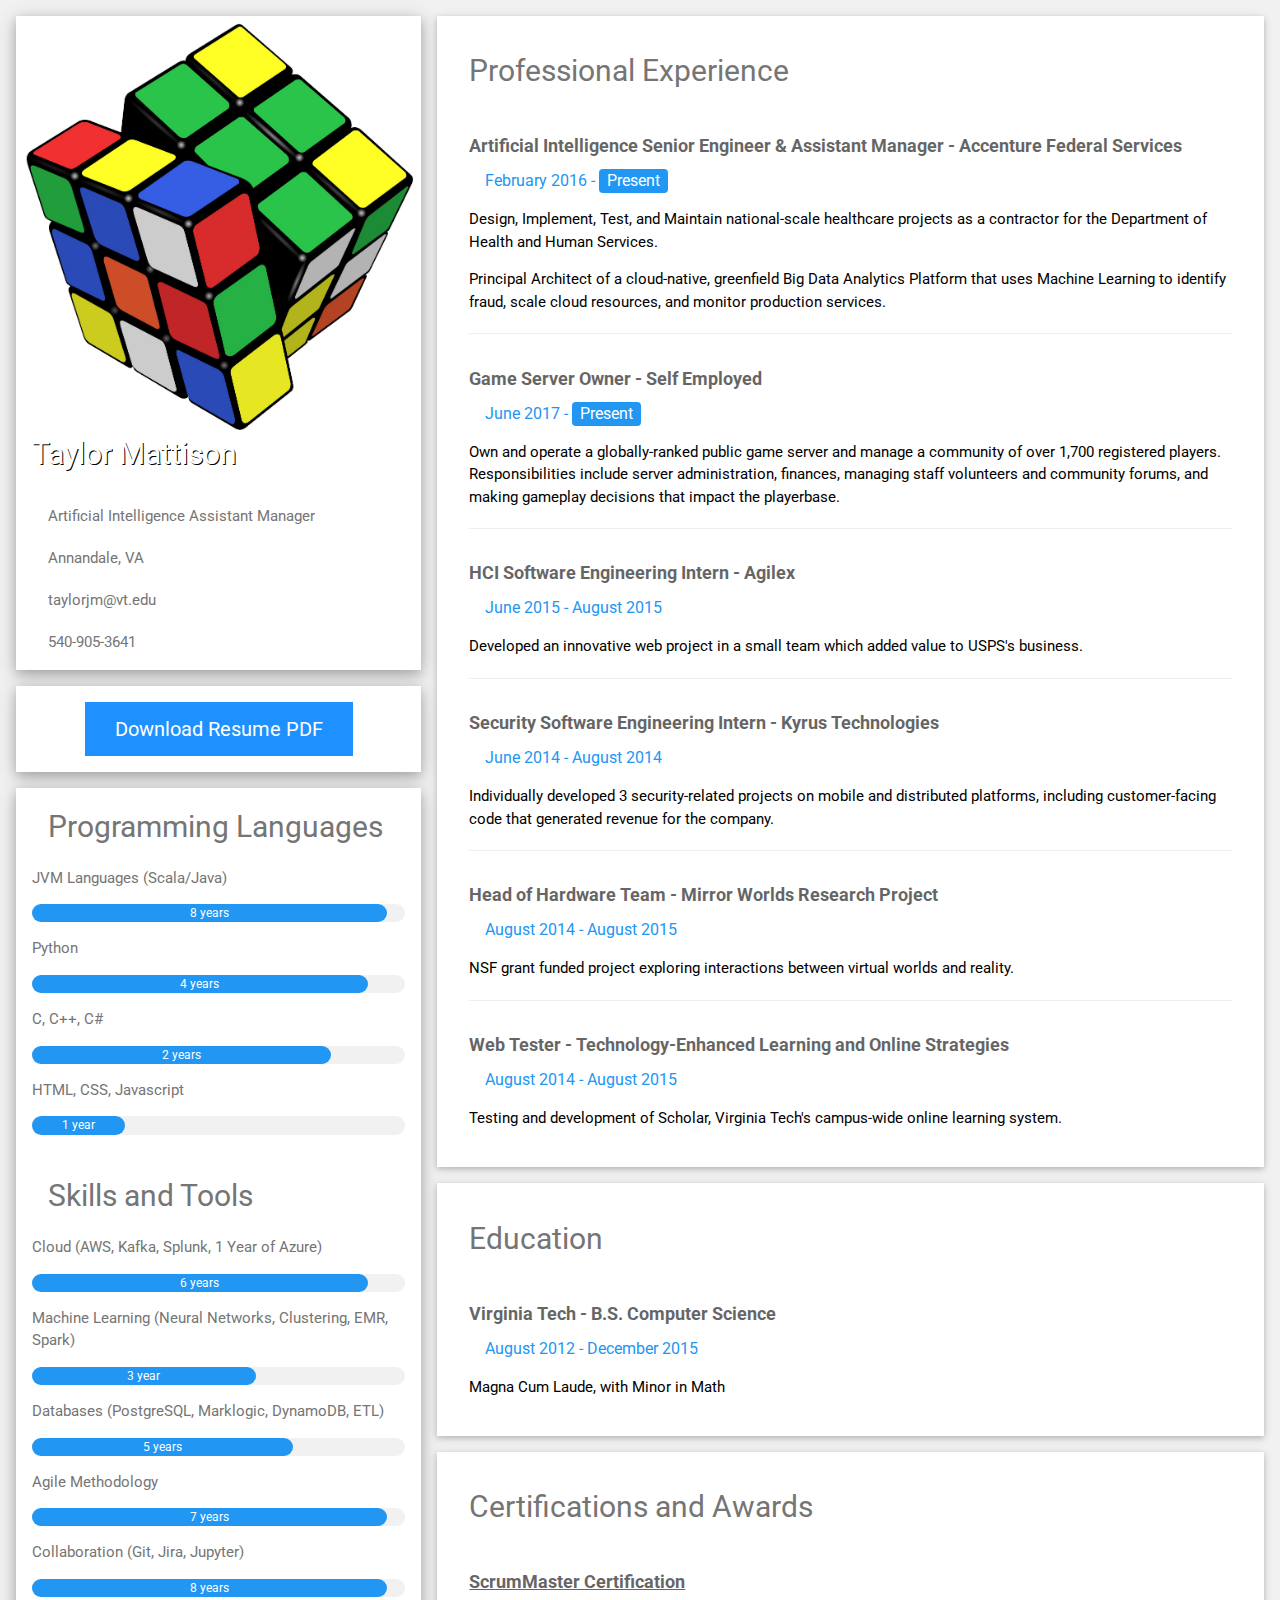
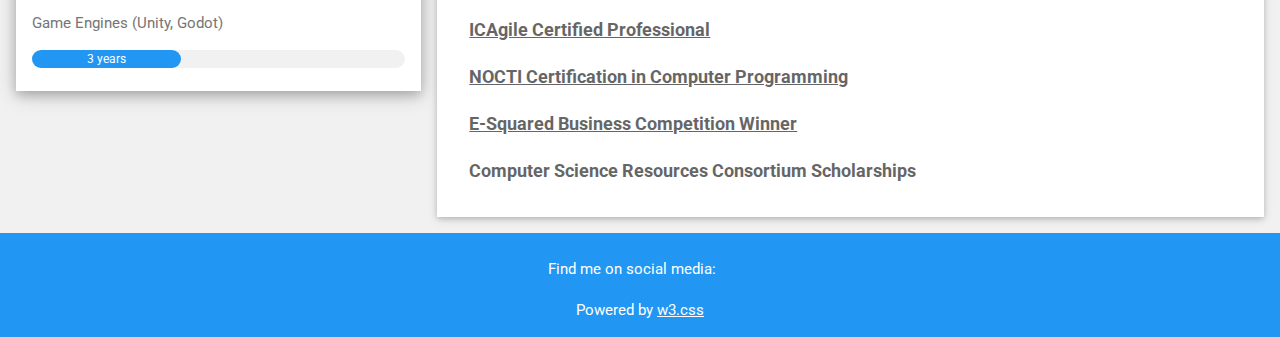
==== index.html @ b109e7fc "Update title" ====
<!DOCTYPE html>
<html>
<title>Taylor Mattison CV</title>
<meta charset="UTF-8">
<meta name="viewport" content="width=device-width, initial-scale=1">
<link rel="stylesheet" href="https://www.w3schools.com/w3css/4/w3.css">
<link rel='stylesheet' href='https://fonts.googleapis.com/css?family=Roboto'>
<link rel="stylesheet" href="https://use.fontawesome.com/releases/v5.2.0/css/all.css" integrity="sha384-hWVjflwFxL6sNzntih27bfxkr27PmbbK/iSvJ+a4+0owXq79v+lsFkW54bOGbiDQ" crossorigin="anonymous">
<style>
html,body,h1,h2,h3,h4,h5,h6 {font-family: "Roboto", sans-serif}
/* Style buttons */
.btn {
  background-color: DodgerBlue;
  border: none;
  color: white;
  padding: 12px 30px;
  cursor: pointer;
  font-size: 20px;
}

/* Darker background on mouse-over */
.btn:hover {
  background-color: RoyalBlue;
}
</style>
<body class="w3-light-grey">

<div class="w3-content w3-margin-top" style="max-width:1400px;"> <!-- Page Container -->

  <div class="w3-row-padding"> <!-- The Grid -->
  
    <div class="w3-third"> <!-- Left Column -->
    
      <div class="w3-white w3-text-grey w3-card-4 w3-margin-bottom">
        <div class="w3-display-container">
          <img src="profile.jpg" style="width:100%" alt="Avatar">
          <div class="w3-display-bottomleft w3-container w3-text-white" style="text-shadow: 1px 1px #000000;">
            <h2>Taylor Mattison</h2>
          </div>
        </div>
        <div class="w3-container">
          <p><i class="fa fa-briefcase fa-fw w3-margin-right w3-large w3-text-blue"></i>Artificial Intelligence Assistant Manager</p>
          <p><i class="fa fa-home fa-fw w3-margin-right w3-large w3-text-blue"></i>Annandale, VA</p>
          <p><i class="fa fa-envelope fa-fw w3-margin-right w3-large w3-text-blue"></i>taylorjm@vt.edu</p>
          <p><i class="fa fa-phone fa-fw w3-margin-right w3-large w3-text-blue"></i>540-905-3641</p>
          </div>
      </div>

      <div class="w3-white w3-text-grey w3-card-4 w3-margin-bottom">
          <div class="w3-container w3-center w3-padding-16">
              <a href="Resume_Taylor_Mattison.pdf" download><button class="btn"><i class="fa fa-download"></i> Download Resume PDF</button></a>
          </div>
      </div>
      
      <div class="w3-white w3-text-grey w3-card-4">
        <div class="w3-container">
          
          <h2 class="w3-text-grey"><i class="fas fa-desktop fa-fw w3-margin-right w3-xxlarge w3-text-blue"></i>Programming Languages</h2>
          <p>JVM Languages (Scala/Java)</p>
          <div class="w3-light-grey w3-round-xlarge w3-small">
            <div class="w3-container w3-center w3-round-xlarge w3-blue" style="width:95%">8 years</div>
          </div>
          <p>Python</p>
          <div class="w3-light-grey w3-round-xlarge w3-small">
            <div class="w3-container w3-center w3-round-xlarge w3-blue" style="width:90%">4 years</div>
          </div>
          <p>C, C++, C#</p>
          <div class="w3-light-grey w3-round-xlarge w3-small">
            <div class="w3-container w3-center w3-round-xlarge w3-blue" style="width:80%">2 years</div>
          </div>
          <p>HTML, CSS, Javascript</p>
          <div class="w3-light-grey w3-round-xlarge w3-small">
            <div class="w3-container w3-center w3-round-xlarge w3-blue" style="width:25%">1 year</div>
          </div>
          <br>

          <h2 class="w3-text-grey"><i class="fa fa-cubes fa-fw w3-margin-right w3-xxlarge w3-text-blue"></i>Skills and Tools</h2>
          <p>Cloud (AWS, Kafka, Splunk, 1 Year of Azure)</p>
          <div class="w3-light-grey w3-round-xlarge w3-small">
            <div class="w3-container w3-center w3-round-xlarge w3-blue" style="width:90%">6 years</div>
          </div>
          <p>Machine Learning (Neural Networks, Clustering, EMR, Spark)</p>
          <div class="w3-light-grey w3-round-xlarge w3-small">
            <div class="w3-container w3-center w3-round-xlarge w3-blue" style="width:60%">3 year</div>
          </div>
          <p>Databases (PostgreSQL, Marklogic, DynamoDB, ETL)</p>
          <div class="w3-light-grey w3-round-xlarge w3-small">
            <div class="w3-container w3-center w3-round-xlarge w3-blue" style="width:70%">5 years</div>
          </div>
          <p>Agile Methodology</p>
          <div class="w3-light-grey w3-round-xlarge w3-small">
            <div class="w3-container w3-center w3-round-xlarge w3-blue" style="width:95%">7 years</div>
          </div>
          <p>Collaboration (Git, Jira, Jupyter)</p>
          <div class="w3-light-grey w3-round-xlarge w3-small">
            <div class="w3-container w3-center w3-round-xlarge w3-blue" style="width:95%">8 years</div>
          </div>
          <p>Game Engines (Unity, Godot)</p>
          <div class="w3-light-grey w3-round-xlarge w3-small">
            <div class="w3-container w3-center w3-round-xlarge w3-blue" style="width:40%">3 years</div>
          </div>
          <br>
          
        </div>
      </div><br>

    </div> <!-- End Left Column -->

    <div class="w3-twothird"> <!-- Right Column -->
    
      <div class="w3-container w3-card w3-white w3-margin-bottom">
        <h2 class="w3-text-grey w3-padding-16"><i class="fa fa-suitcase fa-fw w3-margin-right w3-xxlarge w3-text-blue"></i>Professional Experience</h2>
        <div class="w3-container">
          <h5 class="w3-opacity"><b>Artificial Intelligence Senior Engineer & Assistant Manager - Accenture Federal Services</b></h5>
          <h6 class="w3-text-blue"><i class="far fa-calendar fa-fw w3-margin-right"></i>February 2016 - <span class="w3-tag w3-blue w3-round">Present</span></h6>
          <p>Design, Implement, Test, and Maintain national-scale healthcare projects as a contractor for the Department of Health and Human Services.</p>
          <p>Principal Architect of a cloud-native, greenfield Big Data Analytics Platform that uses Machine Learning to identify fraud, scale cloud resources, and monitor production services.</p>
          <hr>
        </div>
        <div class="w3-container">
          <h5 class="w3-opacity"><b>Game Server Owner - Self Employed</b></h5>
          <h6 class="w3-text-blue"><i class="far fa-calendar fa-fw w3-margin-right"></i>June 2017 - <span class="w3-tag w3-blue w3-round">Present</span></h6>
          <p>Own and operate a globally-ranked public game server and manage a community of over 1,700 registered players. <br/>
            Responsibilities include server administration, finances, managing staff volunteers and community forums, and making gameplay decisions that impact the playerbase.</p>
          <hr>
        </div>
        <div class="w3-container">
          <h5 class="w3-opacity"><b>HCI Software Engineering Intern - Agilex</b></h5>
          <h6 class="w3-text-blue"><i class="far fa-calendar fa-fw w3-margin-right"></i>June 2015 - August 2015</h6>
          <p>Developed an innovative web project in a small team which added value to USPS's business.</p>
          <hr>
        </div>
        <div class="w3-container">
          <h5 class="w3-opacity"><b>Security Software Engineering Intern - Kyrus Technologies</b></h5>
          <h6 class="w3-text-blue"><i class="far fa-calendar fa-fw w3-margin-right"></i>June 2014 - August 2014</h6>
          <p>Individually developed 3 security-related projects on mobile and distributed platforms, including customer-facing code that generated revenue for the company.</p>
          <hr>
        </div>
        <div class="w3-container">
          <h5 class="w3-opacity"><b>Head of Hardware Team - Mirror Worlds Research Project</b></h5>
          <h6 class="w3-text-blue"><i class="far fa-calendar fa-fw w3-margin-right"></i>August 2014 - August 2015</h6>
          <p>NSF grant funded project exploring interactions between virtual worlds and reality.</p>
          <hr>
        </div>
        <div class="w3-container">
          <h5 class="w3-opacity"><b>Web Tester - Technology-Enhanced Learning and Online Strategies</b></h5>
          <h6 class="w3-text-blue"><i class="far fa-calendar fa-fw w3-margin-right"></i>August 2014 - August 2015</h6>
          <p>Testing and development of Scholar, Virginia Tech's campus-wide online learning system.</p>
        </div>
        <br>
      </div>

      <div class="w3-container w3-card w3-white w3-margin-bottom">
        <h2 class="w3-text-grey w3-padding-16"><i class="fa fa-graduation-cap fa-fw w3-margin-right w3-xxlarge w3-text-blue"></i>Education</h2>
        <div class="w3-container">
          <h5 class="w3-opacity"><b>Virginia Tech - B.S. Computer Science</b></h5>
          <h6 class="w3-text-blue"><i class="far fa-calendar fa-fw w3-margin-right"></i>August 2012 - December 2015</h6>
          <p>Magna Cum Laude, with Minor in Math</p>
        </div>
        <br/>
      </div>

      <div class="w3-container w3-card w3-white">
        <h2 class="w3-text-grey w3-padding-16"><i class="fa fa-award fa-fw w3-margin-right w3-xxlarge w3-text-blue"></i>Certifications and Awards</h2>
        <div class="w3-container">
          <h5 class="w3-opacity w3-margin-right"><b><a href="https://www.scrumalliance.org/get-certified/practitioners/csm-certification" target="_blank">ScrumMaster Certification</a></b></h5>
        </div>
        <div class="w3-container">
          <h5 class="w3-opacity w3-margin-right"><b><a href="http://aspetraining.com/certifications/icagile-certified-professional-icp" target="_blank">ICAgile Certified Professional</a></b></h5>
        </div>
        <div class="w3-container">
          <h5 class="w3-opacity"><b><a href="https://www.nocti.org/competencycredential.cfm" target="_blank">NOCTI Certification in Computer Programming</a></b></h5>
        </div>
        <div class="w3-container">
          <h5 class="w3-opacity"><b><a href="http://www.esquaredculpeper.com" target="_blank">E-Squared Business Competition Winner</a></b></h5>
        </div>
        <div class="w3-container">
          <h5 class="w3-opacity"><b>Computer Science Resources Consortium Scholarships</b></h5>
        </div>
        <br/>
      </div>

    </div> <!-- End Right Column -->
    
  </div> <!-- End Grid -->
  
</div> <!-- End Page Container -->

<footer class="w3-container w3-blue w3-center w3-margin-top">
  <p>Find me on social media: &nbsp;
    <a href="https://github.com/Taylor-Mattison" target="_blank"><i class="fab fa-github w3-xlarge w3-hover-opacity"></i></a>
    &nbsp;
    <a href="https://www.linkedin.com/in/taylormattison" target="_blank"><i class="fab fa-linkedin-in w3-xlarge w3-hover-opacity"></i></a>
  </p>
  <p>Powered by <a href="https://www.w3schools.com/w3css/default.asp" target="_blank">w3.css</a></p>
</footer>

</body>
</html>
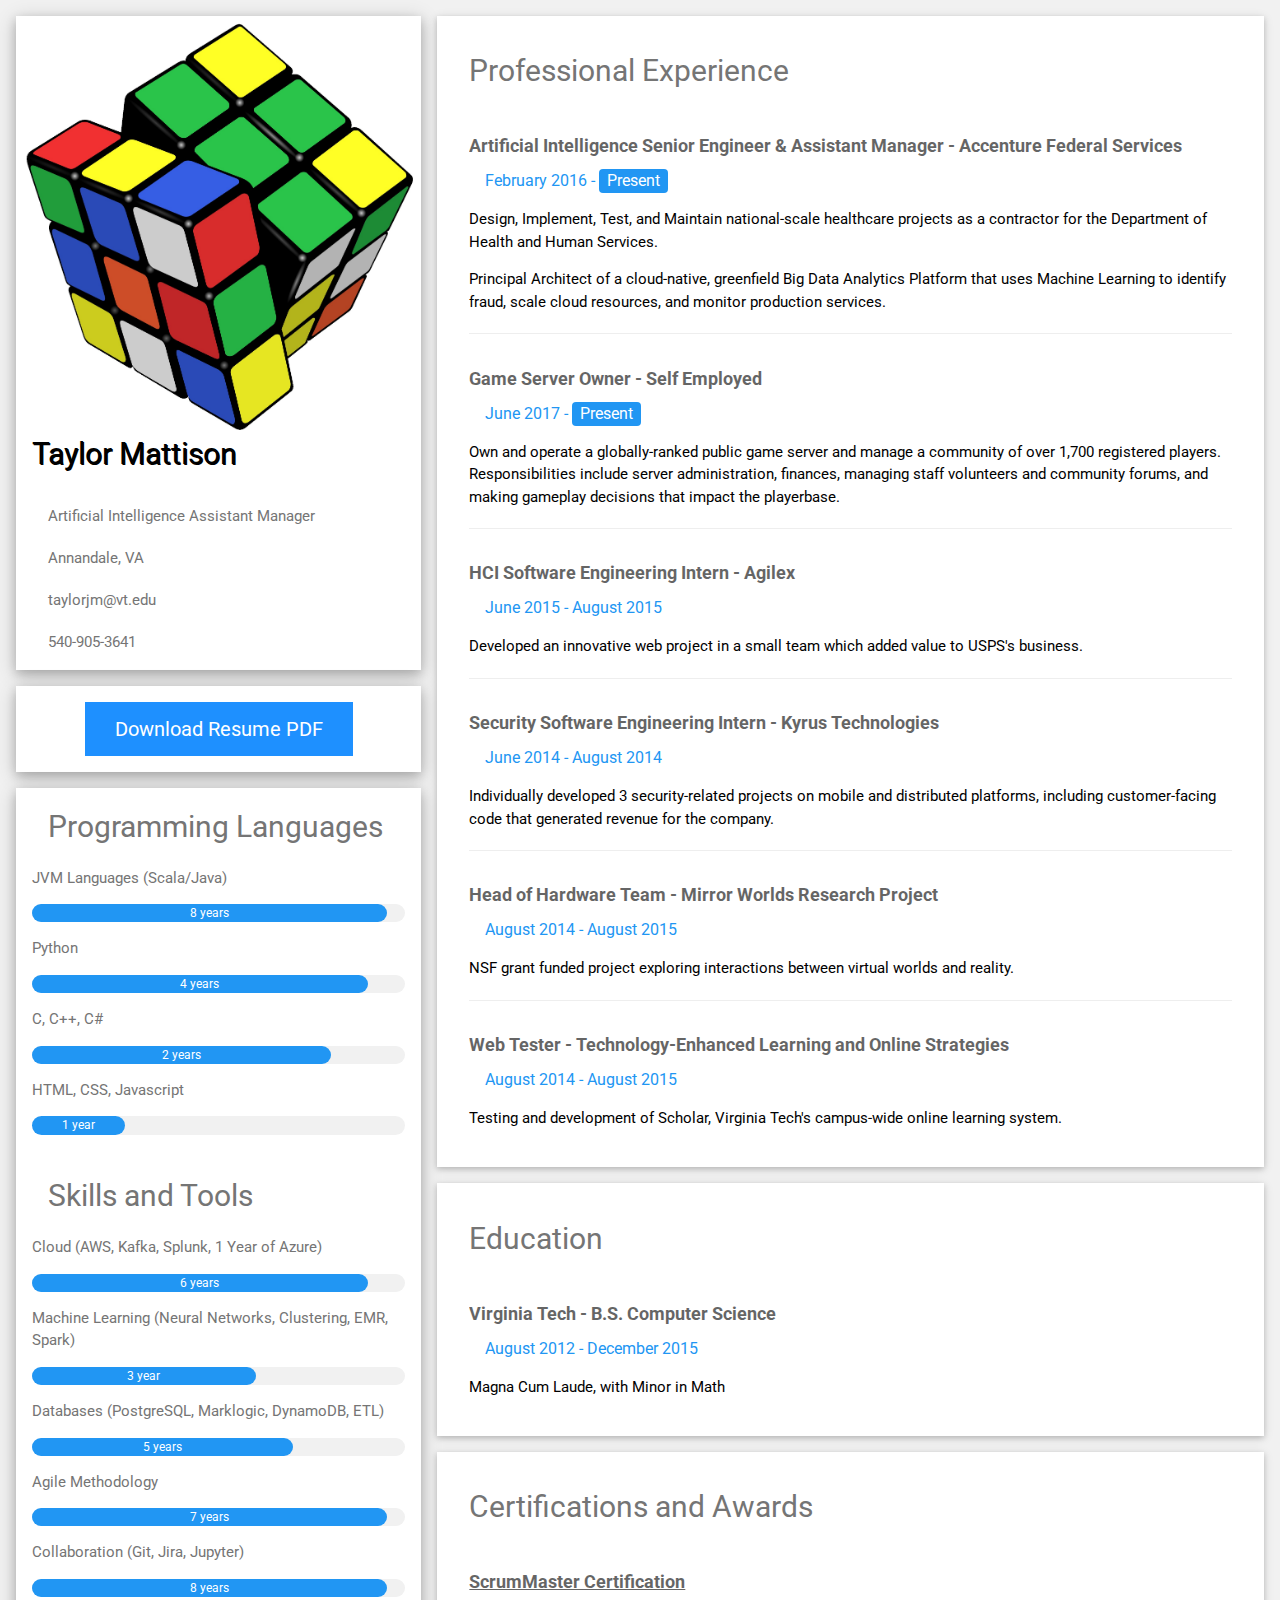
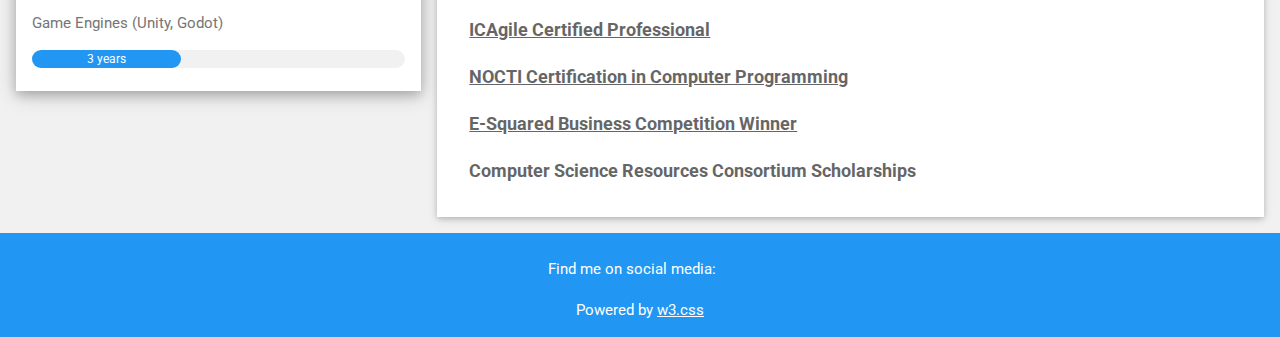
==== commit bd4c5070: "Change name to black for contrast" ====
--- a/index.html
+++ b/index.html
@@ -34,7 +34,7 @@
       <div class="w3-white w3-text-grey w3-card-4 w3-margin-bottom">
         <div class="w3-display-container">
           <img src="profile.jpg" style="width:100%" alt="Avatar">
-          <div class="w3-display-bottomleft w3-container w3-text-white" style="text-shadow: 1px 1px #000000;">
+          <div class="w3-display-bottomleft w3-container w3-text-black" style="text-shadow: 1px 1px #000000;">
             <h2>Taylor Mattison</h2>
           </div>
         </div>
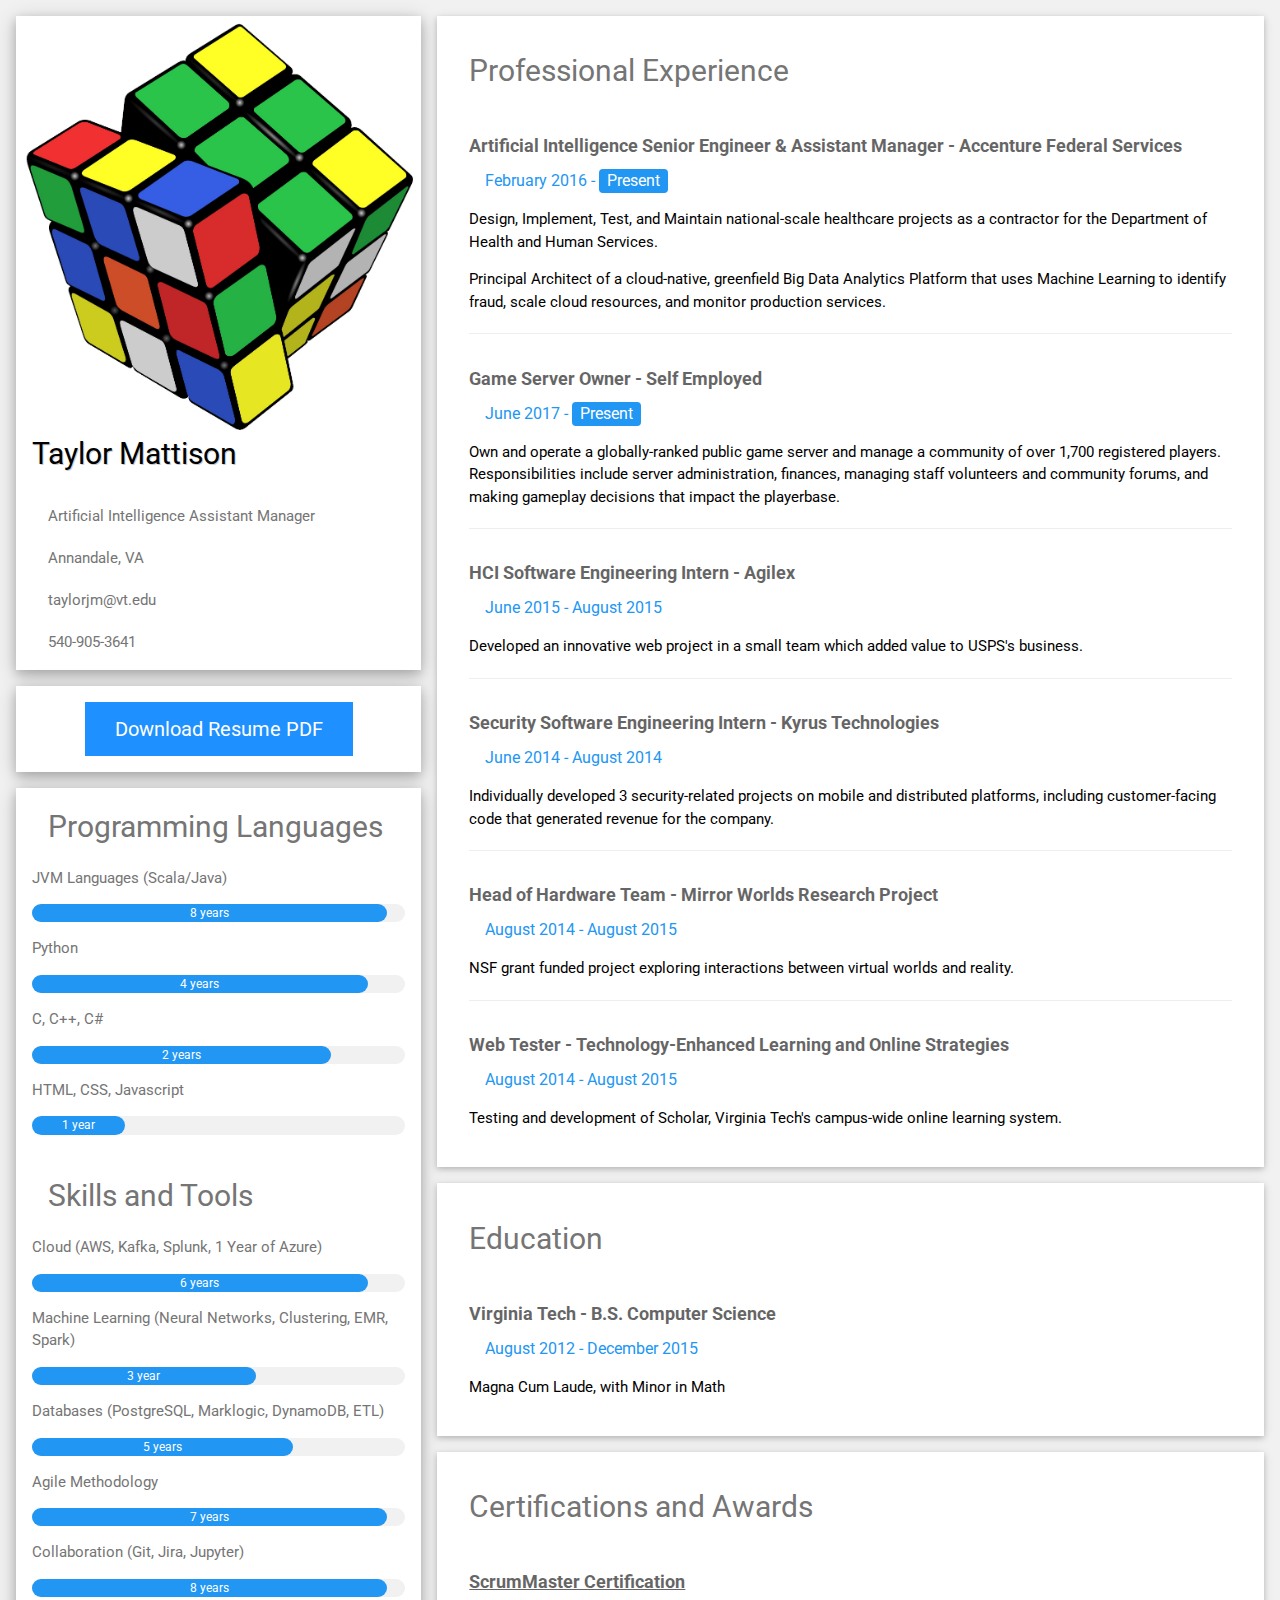
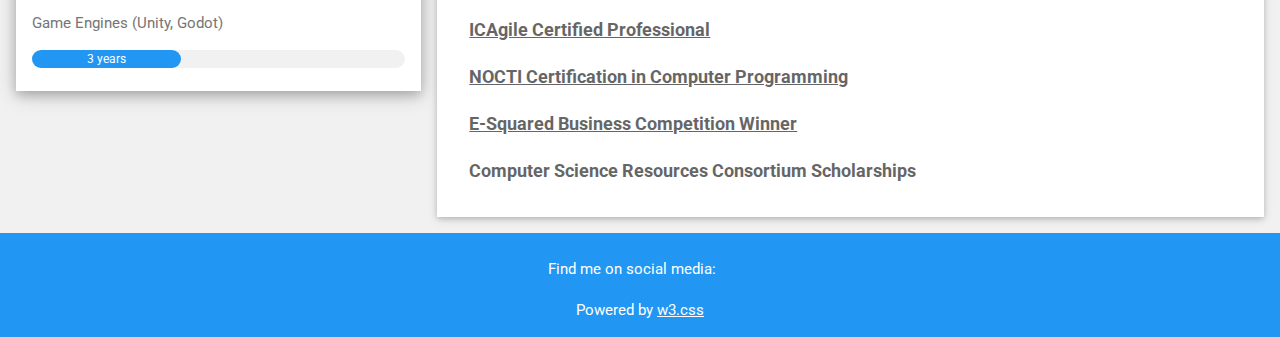
==== commit 7e71fa2a: "Make drop shadow gray" ====
--- a/index.html
+++ b/index.html
@@ -34,7 +34,7 @@
       <div class="w3-white w3-text-grey w3-card-4 w3-margin-bottom">
         <div class="w3-display-container">
           <img src="profile.jpg" style="width:100%" alt="Avatar">
-          <div class="w3-display-bottomleft w3-container w3-text-black" style="text-shadow: 1px 1px #000000;">
+          <div class="w3-display-bottomleft w3-container w3-text-black" style="text-shadow: 1px 1px #CCCCCC;">
             <h2>Taylor Mattison</h2>
           </div>
         </div>
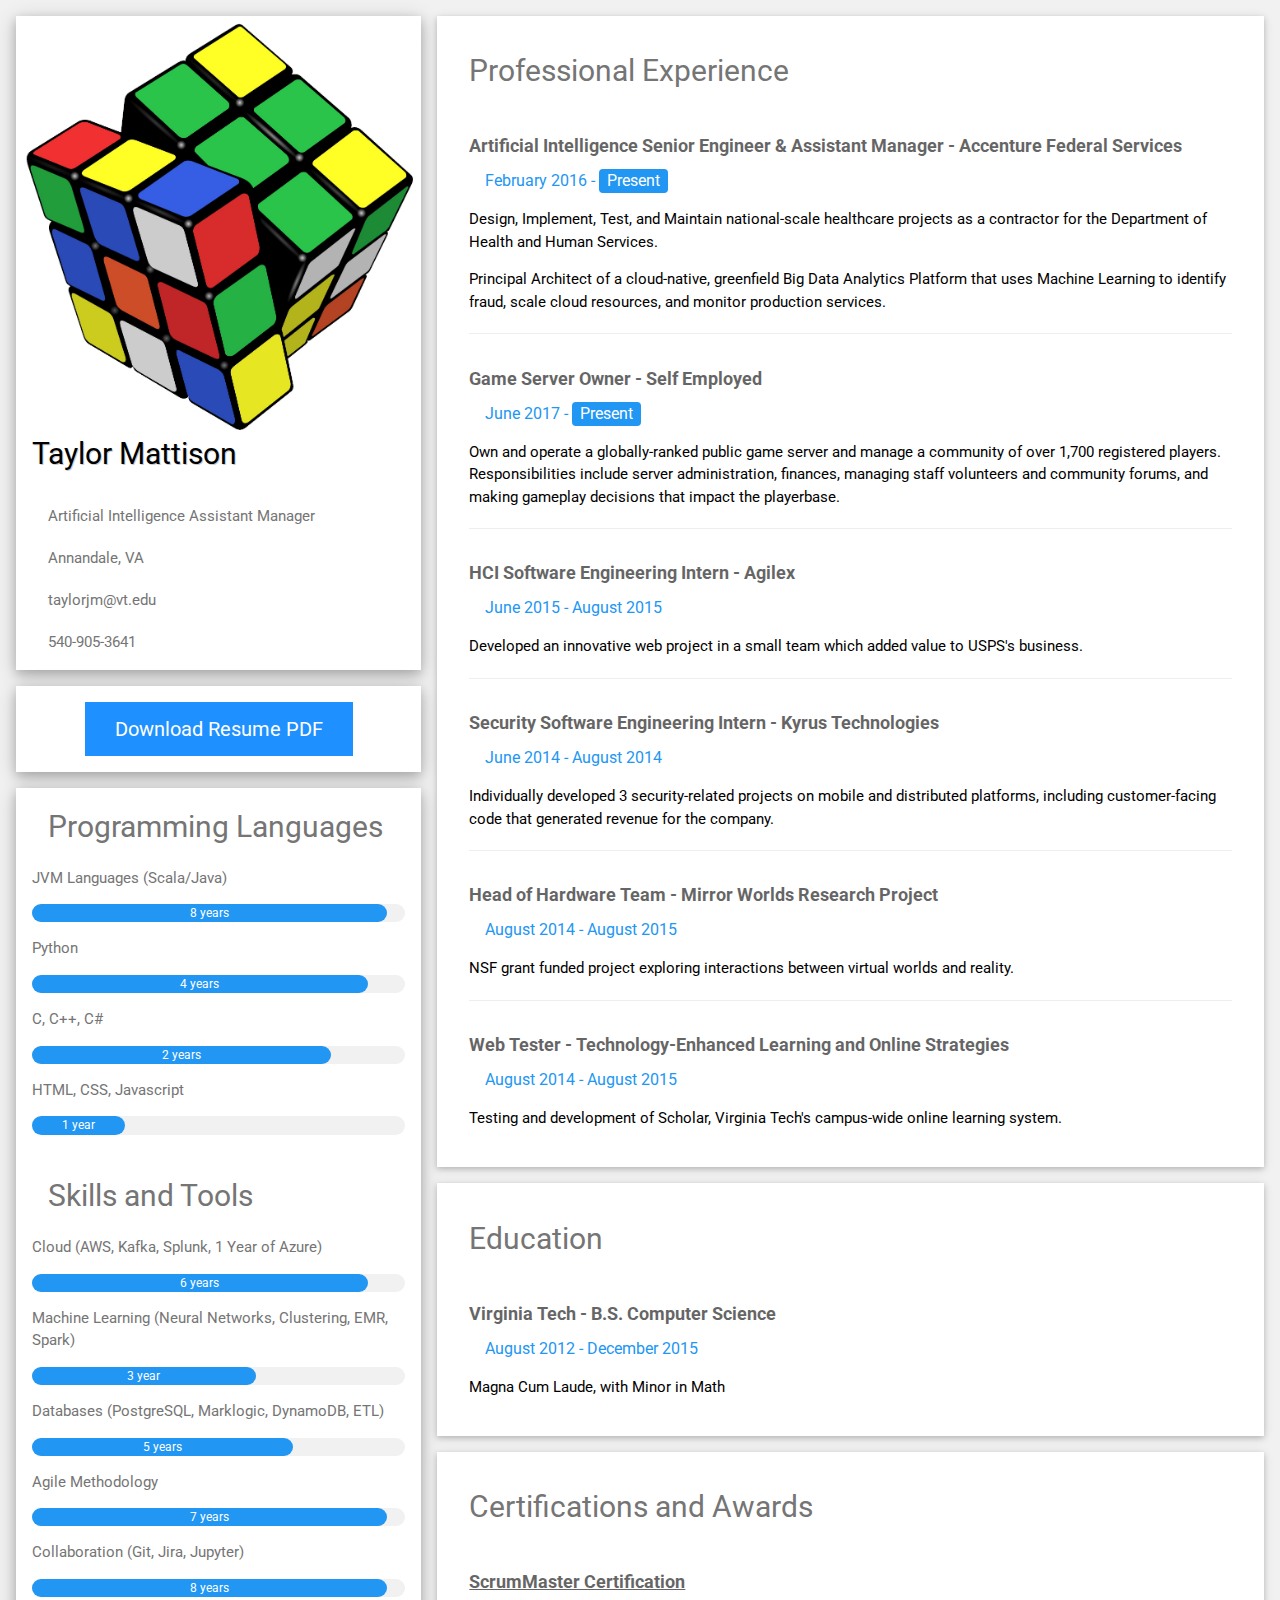
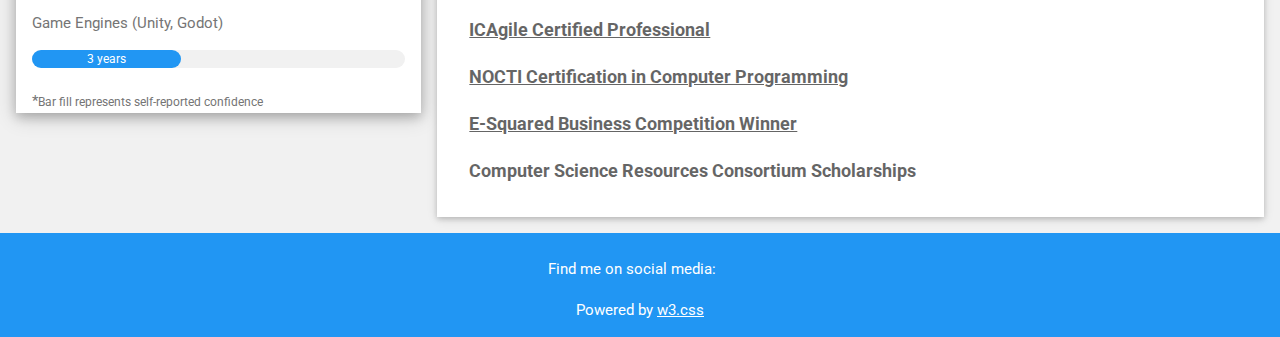
==== commit de1caff8: "Add footnote to language section" ====
--- a/index.html
+++ b/index.html
@@ -100,6 +100,7 @@
             <div class="w3-container w3-center w3-round-xlarge w3-blue" style="width:40%">3 years</div>
           </div>
           <br>
+          *<small>Bar fill represents self-reported confidence</small>
           
         </div>
       </div><br>
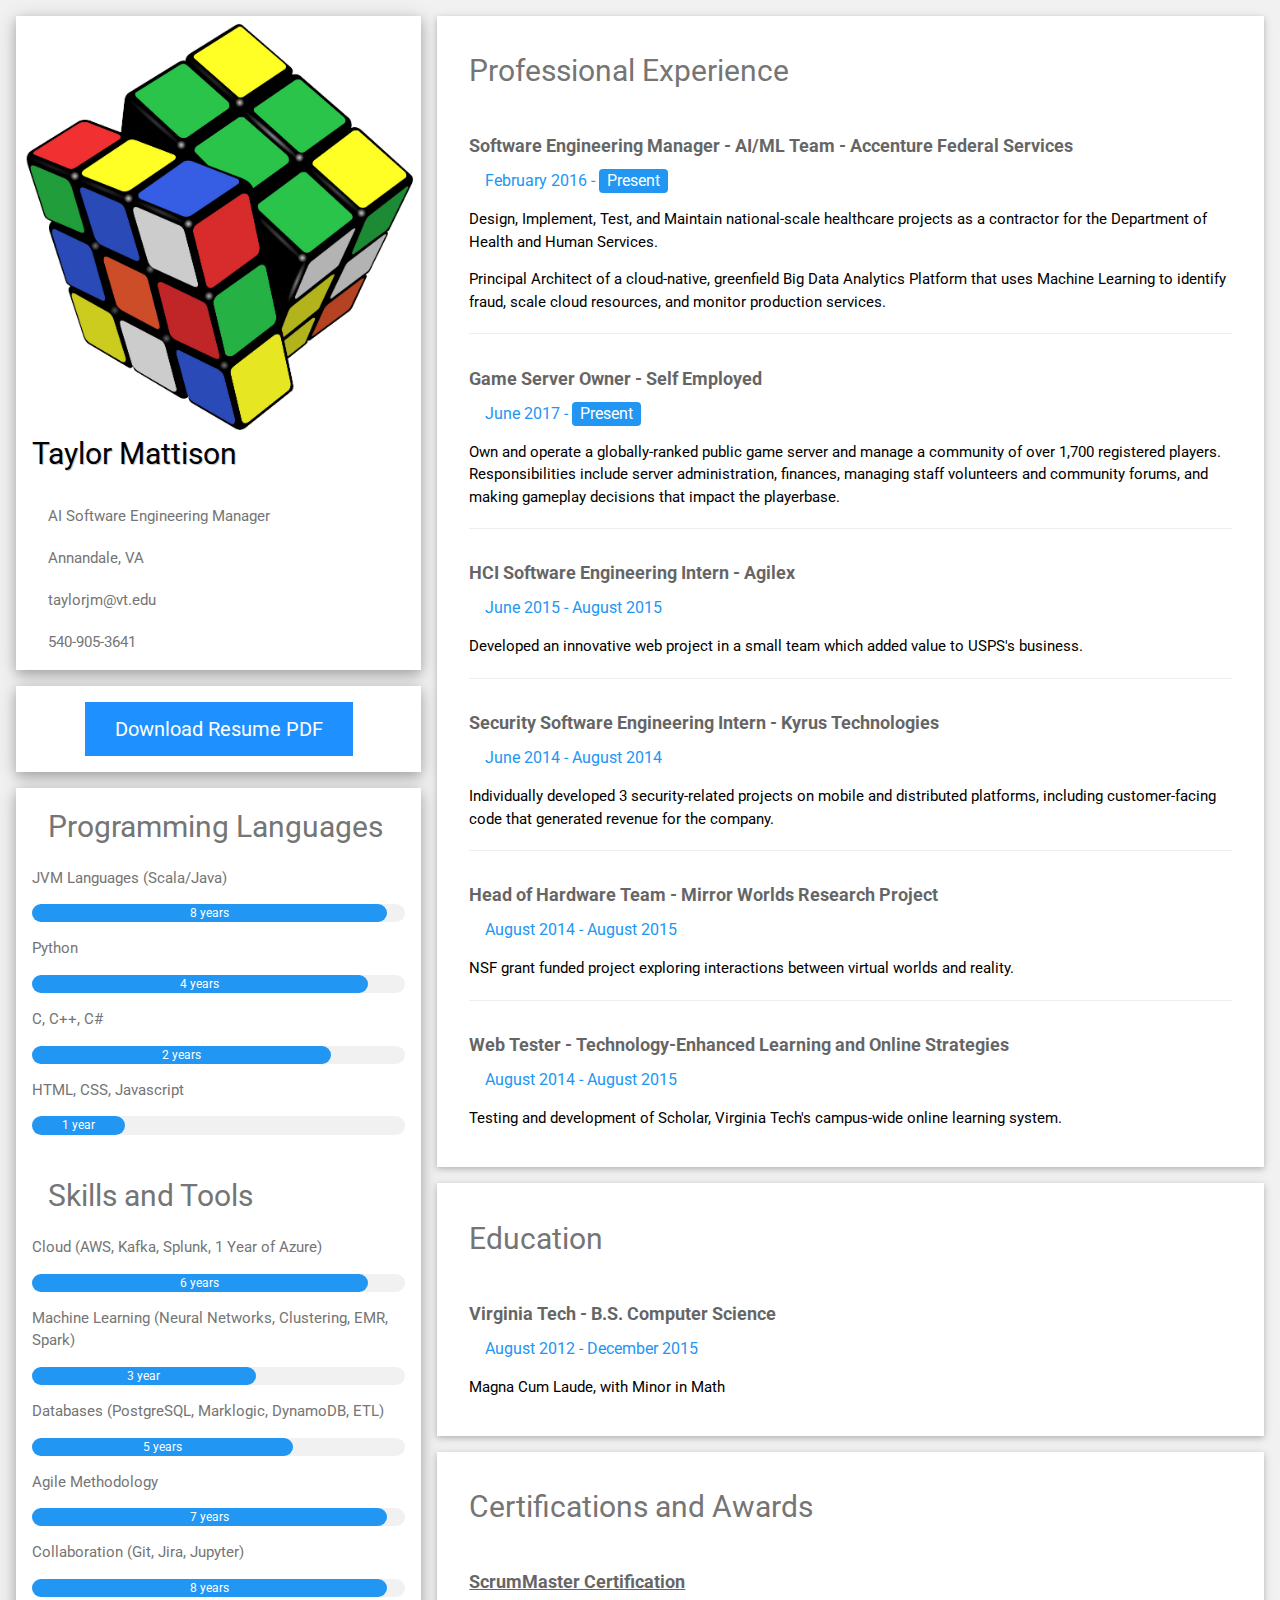
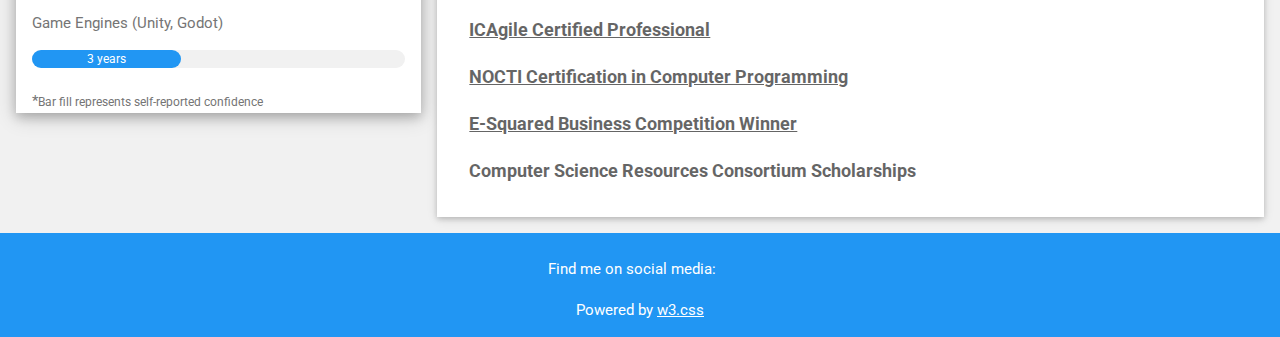
==== commit 7751fcb9: "Update for promotion!" ====
--- a/index.html
+++ b/index.html
@@ -39,7 +39,7 @@
           </div>
         </div>
         <div class="w3-container">
-          <p><i class="fa fa-briefcase fa-fw w3-margin-right w3-large w3-text-blue"></i>Artificial Intelligence Assistant Manager</p>
+          <p><i class="fa fa-briefcase fa-fw w3-margin-right w3-large w3-text-blue"></i>AI Software Engineering Manager</p>
           <p><i class="fa fa-home fa-fw w3-margin-right w3-large w3-text-blue"></i>Annandale, VA</p>
           <p><i class="fa fa-envelope fa-fw w3-margin-right w3-large w3-text-blue"></i>taylorjm@vt.edu</p>
           <p><i class="fa fa-phone fa-fw w3-margin-right w3-large w3-text-blue"></i>540-905-3641</p>
@@ -112,7 +112,7 @@
       <div class="w3-container w3-card w3-white w3-margin-bottom">
         <h2 class="w3-text-grey w3-padding-16"><i class="fa fa-suitcase fa-fw w3-margin-right w3-xxlarge w3-text-blue"></i>Professional Experience</h2>
         <div class="w3-container">
-          <h5 class="w3-opacity"><b>Artificial Intelligence Senior Engineer & Assistant Manager - Accenture Federal Services</b></h5>
+          <h5 class="w3-opacity"><b>Software Engineering Manager - AI/ML Team - Accenture Federal Services</b></h5>
           <h6 class="w3-text-blue"><i class="far fa-calendar fa-fw w3-margin-right"></i>February 2016 - <span class="w3-tag w3-blue w3-round">Present</span></h6>
           <p>Design, Implement, Test, and Maintain national-scale healthcare projects as a contractor for the Department of Health and Human Services.</p>
           <p>Principal Architect of a cloud-native, greenfield Big Data Analytics Platform that uses Machine Learning to identify fraud, scale cloud resources, and monitor production services.</p>
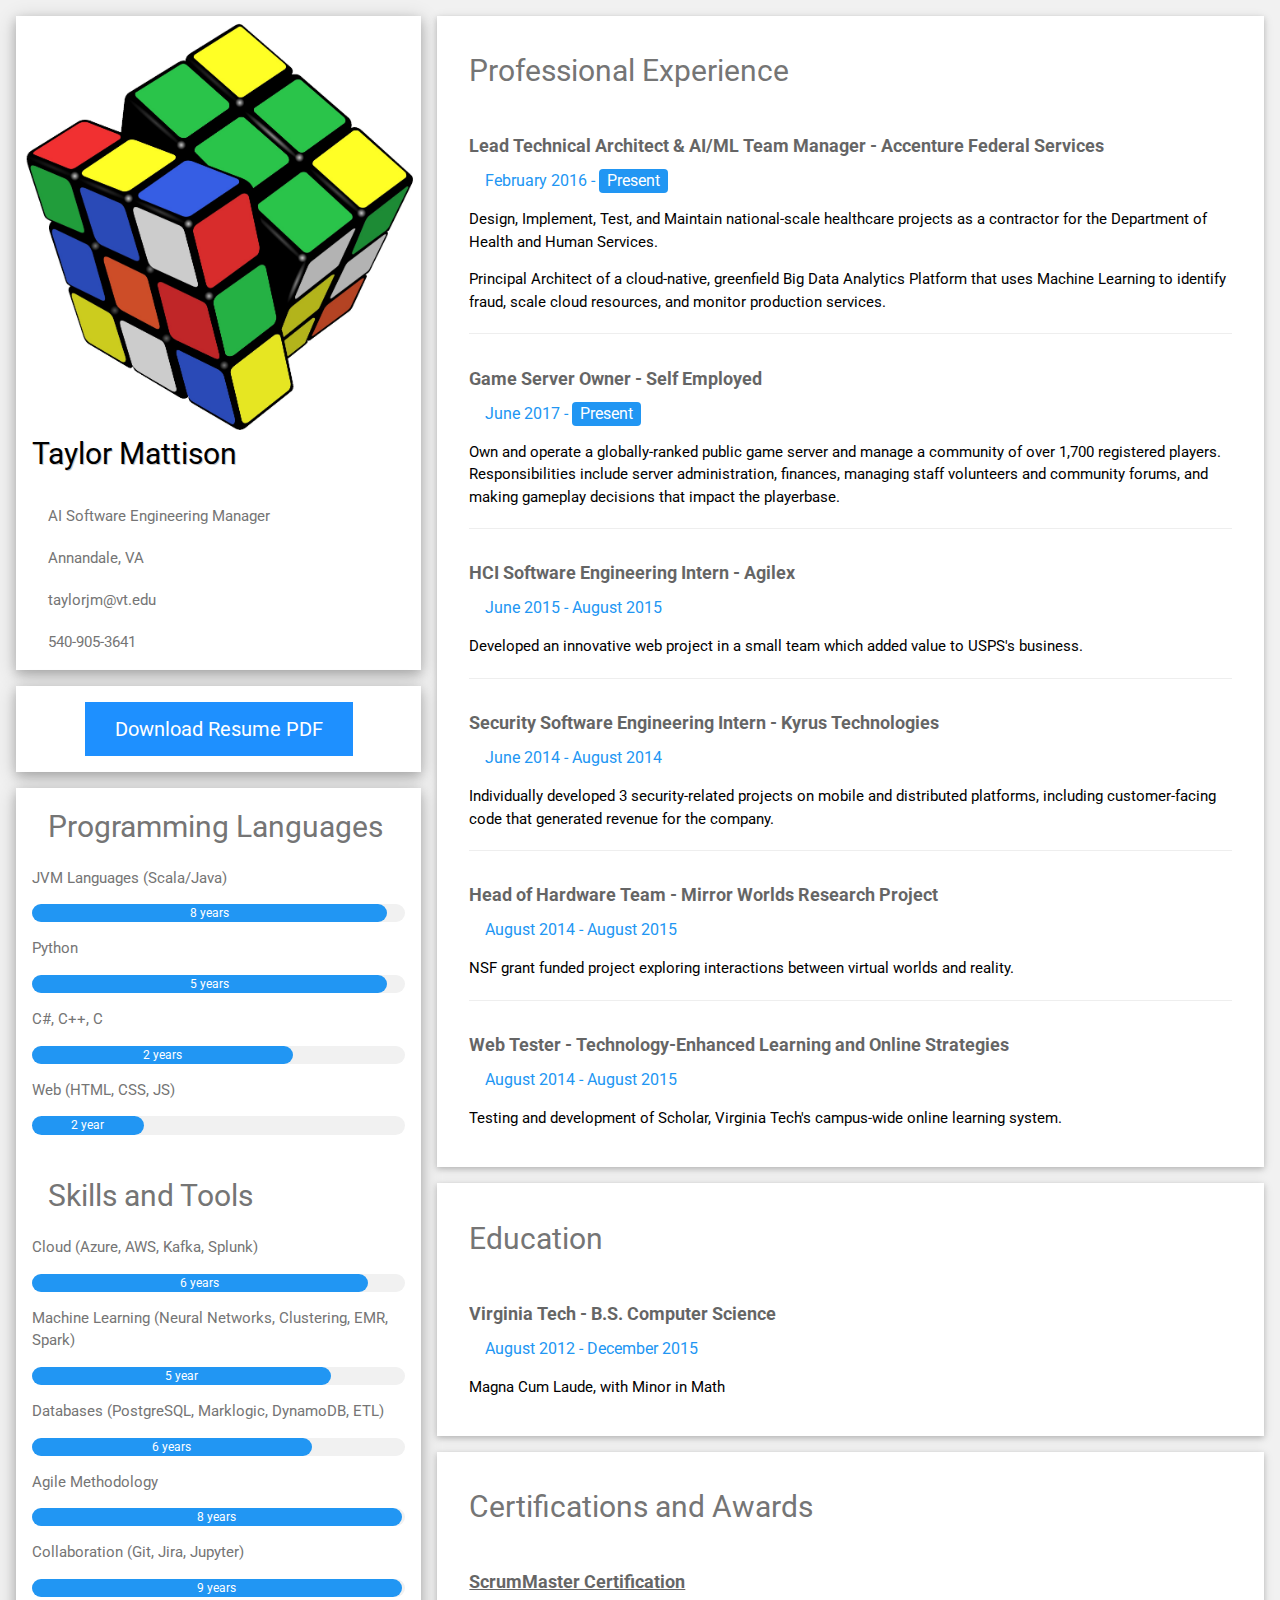
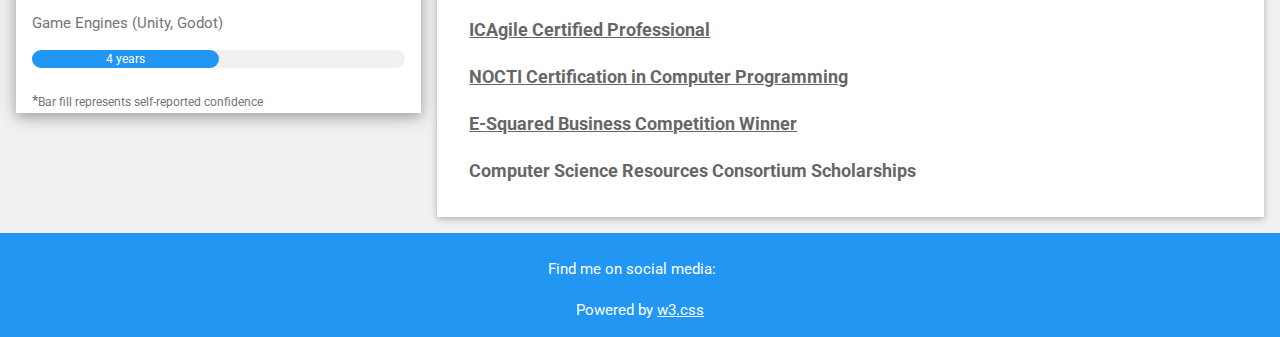
==== commit 6836468c: "Update index.html" ====
--- a/index.html
+++ b/index.html
@@ -62,42 +62,42 @@
           </div>
           <p>Python</p>
           <div class="w3-light-grey w3-round-xlarge w3-small">
-            <div class="w3-container w3-center w3-round-xlarge w3-blue" style="width:90%">4 years</div>
-          </div>
-          <p>C, C++, C#</p>
-          <div class="w3-light-grey w3-round-xlarge w3-small">
-            <div class="w3-container w3-center w3-round-xlarge w3-blue" style="width:80%">2 years</div>
-          </div>
-          <p>HTML, CSS, Javascript</p>
-          <div class="w3-light-grey w3-round-xlarge w3-small">
-            <div class="w3-container w3-center w3-round-xlarge w3-blue" style="width:25%">1 year</div>
+            <div class="w3-container w3-center w3-round-xlarge w3-blue" style="width:95%">5 years</div>
+          </div>
+          <p>C#, C++, C</p>
+          <div class="w3-light-grey w3-round-xlarge w3-small">
+            <div class="w3-container w3-center w3-round-xlarge w3-blue" style="width:70%">2 years</div>
+          </div>
+          <p>Web (HTML, CSS, JS)</p>
+          <div class="w3-light-grey w3-round-xlarge w3-small">
+            <div class="w3-container w3-center w3-round-xlarge w3-blue" style="width:30%">2 year</div>
           </div>
           <br>
 
           <h2 class="w3-text-grey"><i class="fa fa-cubes fa-fw w3-margin-right w3-xxlarge w3-text-blue"></i>Skills and Tools</h2>
-          <p>Cloud (AWS, Kafka, Splunk, 1 Year of Azure)</p>
+          <p>Cloud (Azure, AWS, Kafka, Splunk)</p>
           <div class="w3-light-grey w3-round-xlarge w3-small">
             <div class="w3-container w3-center w3-round-xlarge w3-blue" style="width:90%">6 years</div>
           </div>
           <p>Machine Learning (Neural Networks, Clustering, EMR, Spark)</p>
           <div class="w3-light-grey w3-round-xlarge w3-small">
-            <div class="w3-container w3-center w3-round-xlarge w3-blue" style="width:60%">3 year</div>
+            <div class="w3-container w3-center w3-round-xlarge w3-blue" style="width:80%">5 year</div>
           </div>
           <p>Databases (PostgreSQL, Marklogic, DynamoDB, ETL)</p>
           <div class="w3-light-grey w3-round-xlarge w3-small">
-            <div class="w3-container w3-center w3-round-xlarge w3-blue" style="width:70%">5 years</div>
+            <div class="w3-container w3-center w3-round-xlarge w3-blue" style="width:75%">6 years</div>
           </div>
           <p>Agile Methodology</p>
           <div class="w3-light-grey w3-round-xlarge w3-small">
-            <div class="w3-container w3-center w3-round-xlarge w3-blue" style="width:95%">7 years</div>
+            <div class="w3-container w3-center w3-round-xlarge w3-blue" style="width:99%">8 years</div>
           </div>
           <p>Collaboration (Git, Jira, Jupyter)</p>
           <div class="w3-light-grey w3-round-xlarge w3-small">
-            <div class="w3-container w3-center w3-round-xlarge w3-blue" style="width:95%">8 years</div>
+            <div class="w3-container w3-center w3-round-xlarge w3-blue" style="width:99%">9 years</div>
           </div>
           <p>Game Engines (Unity, Godot)</p>
           <div class="w3-light-grey w3-round-xlarge w3-small">
-            <div class="w3-container w3-center w3-round-xlarge w3-blue" style="width:40%">3 years</div>
+            <div class="w3-container w3-center w3-round-xlarge w3-blue" style="width:50%">4 years</div>
           </div>
           <br>
           *<small>Bar fill represents self-reported confidence</small>
@@ -112,7 +112,7 @@
       <div class="w3-container w3-card w3-white w3-margin-bottom">
         <h2 class="w3-text-grey w3-padding-16"><i class="fa fa-suitcase fa-fw w3-margin-right w3-xxlarge w3-text-blue"></i>Professional Experience</h2>
         <div class="w3-container">
-          <h5 class="w3-opacity"><b>Software Engineering Manager - AI/ML Team - Accenture Federal Services</b></h5>
+          <h5 class="w3-opacity"><b>Lead Technical Architect & AI/ML Team Manager - Accenture Federal Services</b></h5>
           <h6 class="w3-text-blue"><i class="far fa-calendar fa-fw w3-margin-right"></i>February 2016 - <span class="w3-tag w3-blue w3-round">Present</span></h6>
           <p>Design, Implement, Test, and Maintain national-scale healthcare projects as a contractor for the Department of Health and Human Services.</p>
           <p>Principal Architect of a cloud-native, greenfield Big Data Analytics Platform that uses Machine Learning to identify fraud, scale cloud resources, and monitor production services.</p>
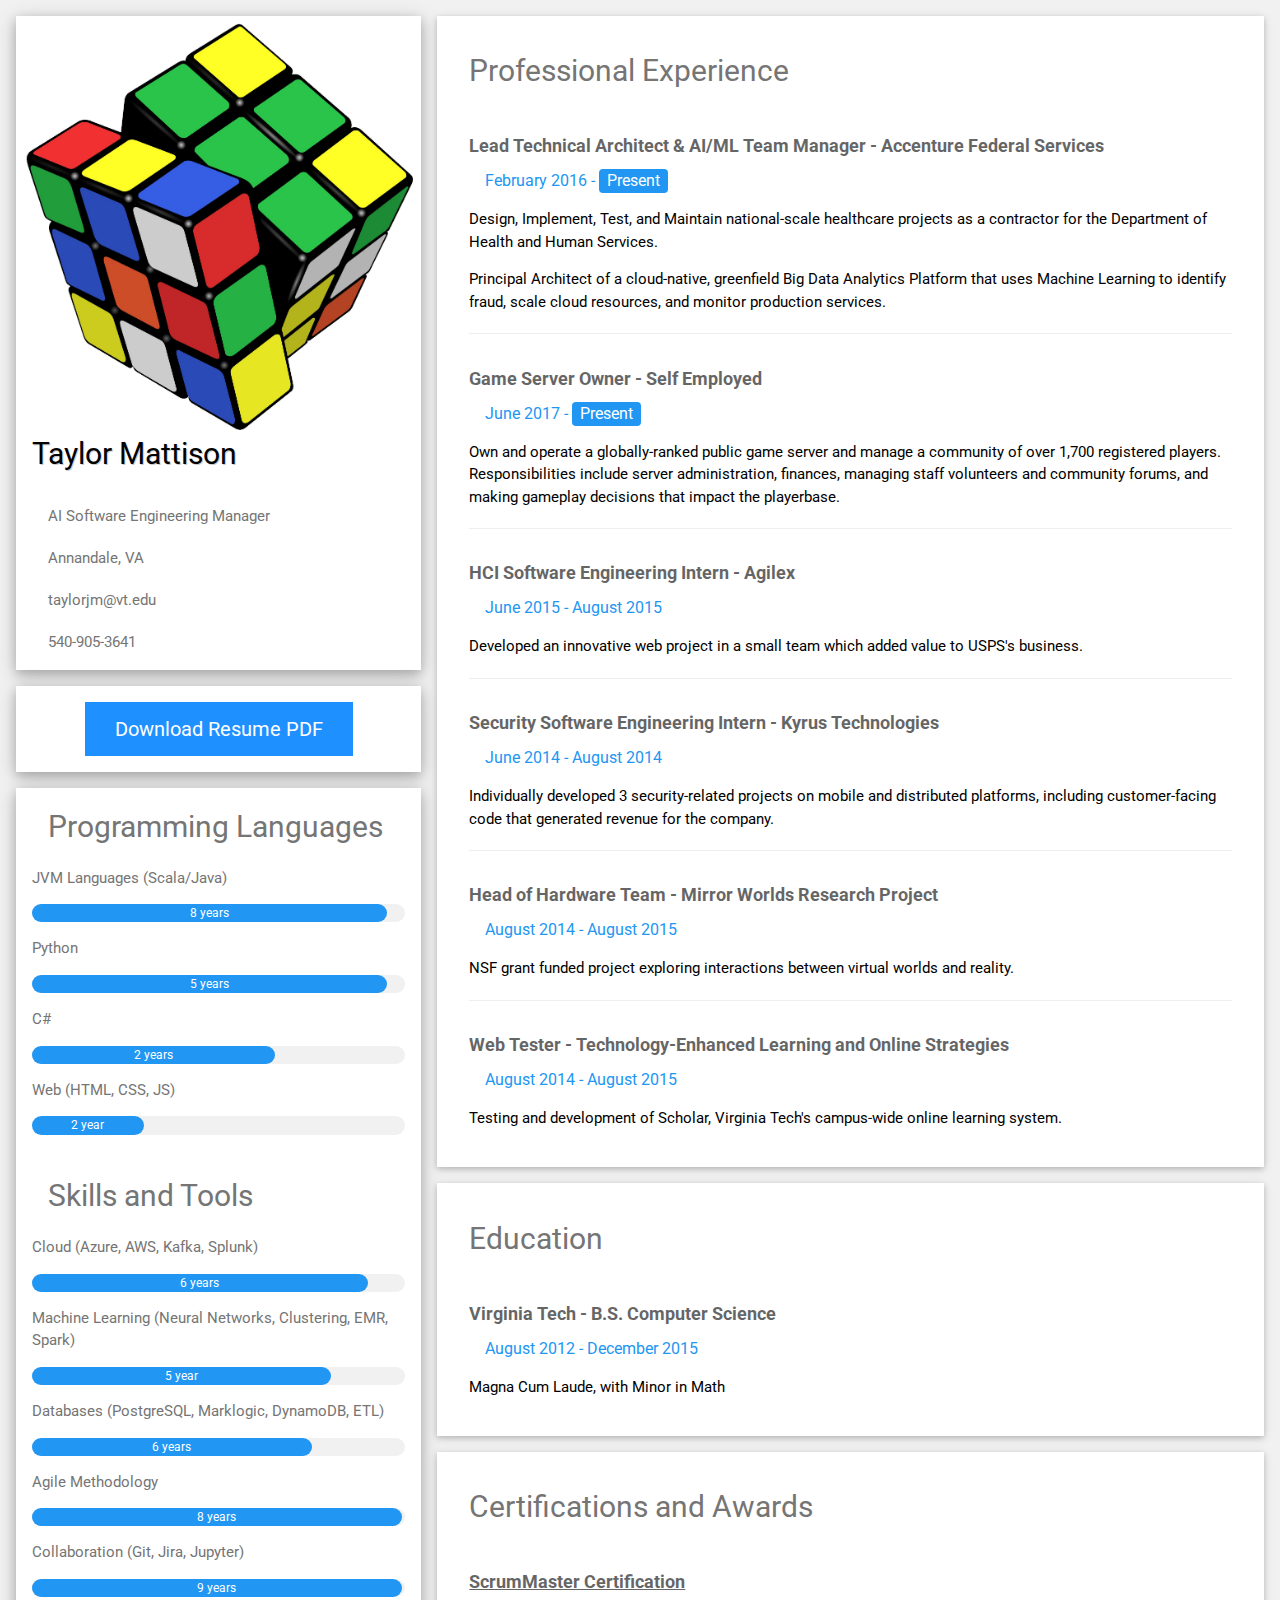
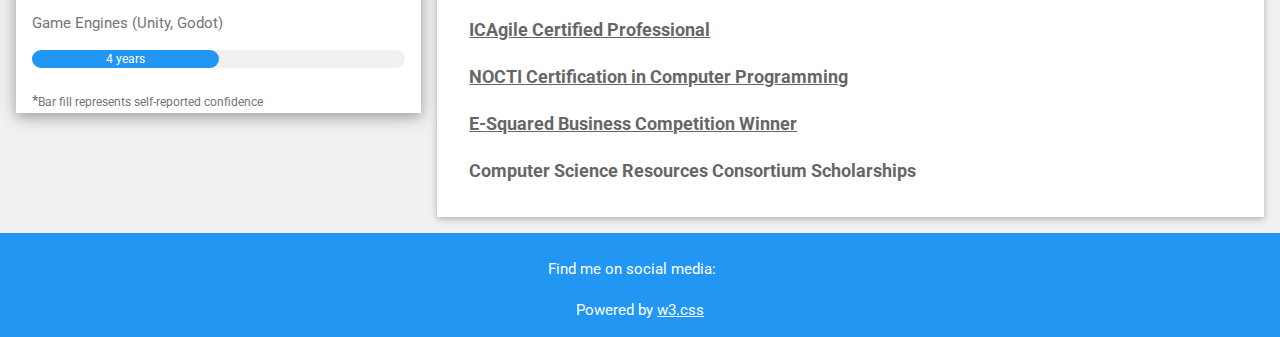
==== commit d3d1f999: "Update index.html" ====
--- a/index.html
+++ b/index.html
@@ -64,9 +64,9 @@
           <div class="w3-light-grey w3-round-xlarge w3-small">
             <div class="w3-container w3-center w3-round-xlarge w3-blue" style="width:95%">5 years</div>
           </div>
-          <p>C#, C++, C</p>
-          <div class="w3-light-grey w3-round-xlarge w3-small">
-            <div class="w3-container w3-center w3-round-xlarge w3-blue" style="width:70%">2 years</div>
+          <p>C#</p>
+          <div class="w3-light-grey w3-round-xlarge w3-small">
+            <div class="w3-container w3-center w3-round-xlarge w3-blue" style="width:65%">2 years</div>
           </div>
           <p>Web (HTML, CSS, JS)</p>
           <div class="w3-light-grey w3-round-xlarge w3-small">
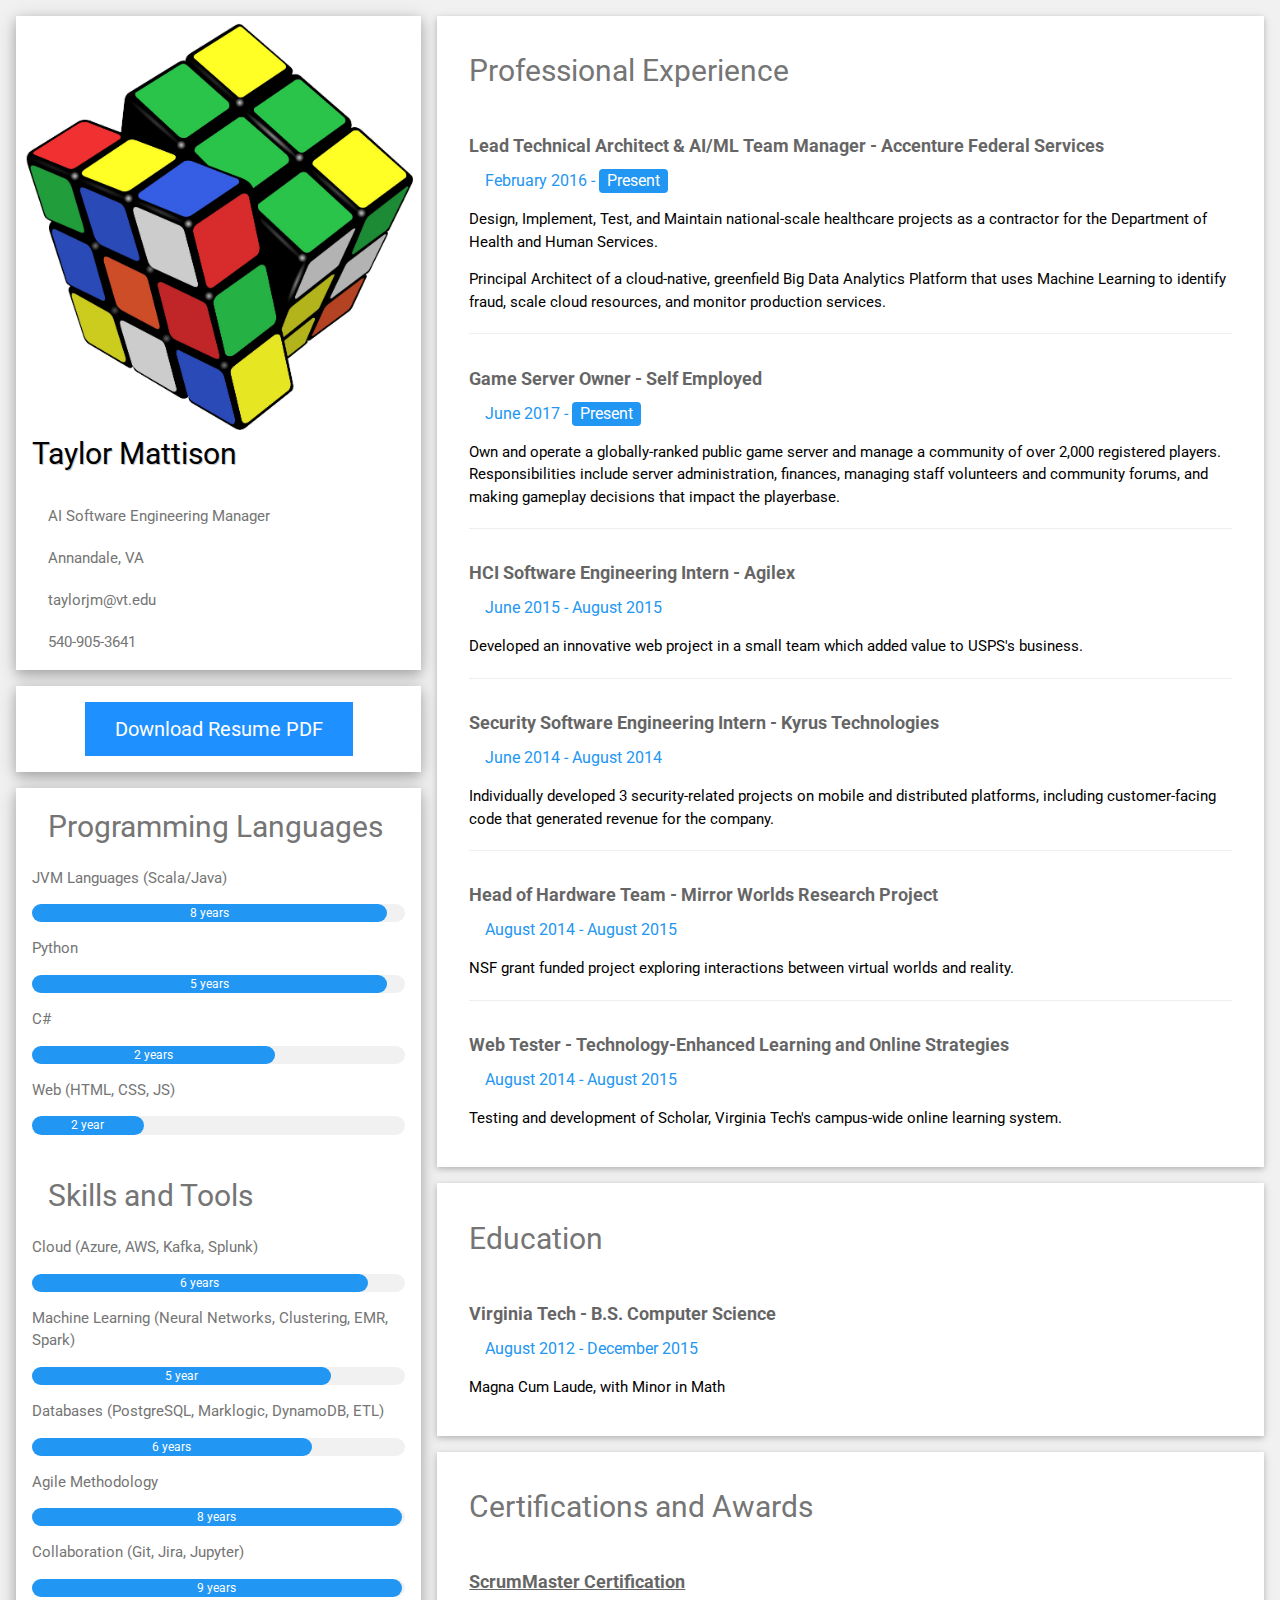
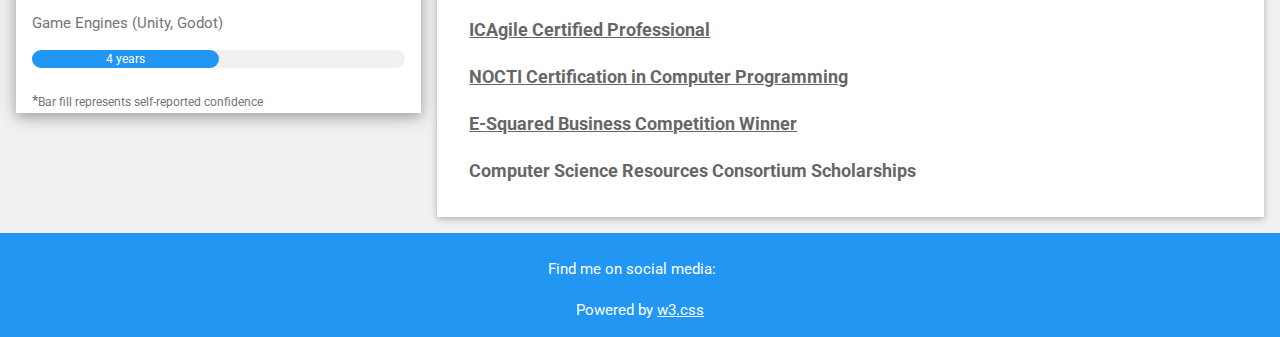
==== commit 72b8192f: "Update index.html" ====
--- a/index.html
+++ b/index.html
@@ -121,7 +121,7 @@
         <div class="w3-container">
           <h5 class="w3-opacity"><b>Game Server Owner - Self Employed</b></h5>
           <h6 class="w3-text-blue"><i class="far fa-calendar fa-fw w3-margin-right"></i>June 2017 - <span class="w3-tag w3-blue w3-round">Present</span></h6>
-          <p>Own and operate a globally-ranked public game server and manage a community of over 1,700 registered players. <br/>
+          <p>Own and operate a globally-ranked public game server and manage a community of over 2,000 registered players. <br/>
             Responsibilities include server administration, finances, managing staff volunteers and community forums, and making gameplay decisions that impact the playerbase.</p>
           <hr>
         </div>
